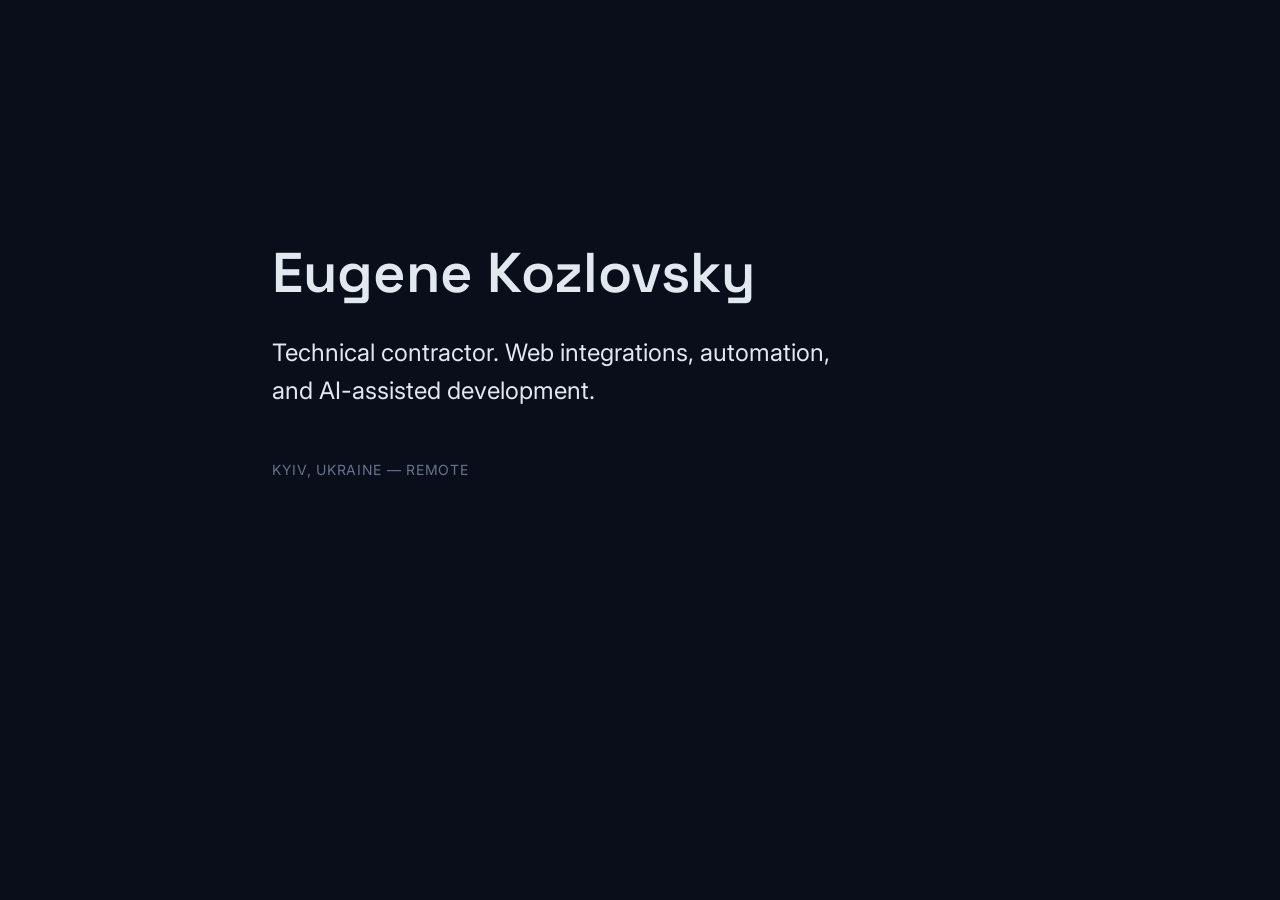
==== index.html @ 076f9d34 "feat: implement Hero section" ====
<!DOCTYPE html>
<html lang="en">
<head>
    <meta charset="UTF-8">
    <meta name="viewport" content="width=device-width, initial-scale=1.0">
    <title></title>
    <link rel="preconnect" href="https://fonts.googleapis.com">
    <link rel="preconnect" href="https://fonts.gstatic.com" crossorigin>
    <link href="https://fonts.googleapis.com/css2?family=Inter:wght@400&family=Space+Grotesk:wght@500;600;700&display=swap" rel="stylesheet">
    <link rel="stylesheet" href="css/style.css">
</head>
<body>
    <!-- Main content starts here -->
    <header class="hero">
        <div class="container">
            <h1>Eugene Kozlovsky</h1>
            <p class="hero-subtitle">Technical contractor. Web integrations, automation, and AI-assisted development.</p>
            <p class="hero-location">Kyiv, Ukraine — remote</p>
        </div>
    </header>
    <script src="js/main.js"></script>
</body>
</html>
---- css/style.css ----
:root {
    --font-main: 'Inter', sans-serif;
    --font-heading: 'Space Grotesk', sans-serif;
    --color-bg: #0A0E1A;
    --color-surface: #111827;
    --color-border: #1E2A3A;
    --color-accent: #00D4FF;
    --color-accent-2: #7C3AED;
    --color-text: #E2E8F0;
    --color-muted: #64748B;
    color-scheme: dark;
}

*, *::before, *::after {
    box-sizing: border-box;
    margin: 0;
    padding: 0;
}

html, body {
    height: 100%;
    scroll-behavior: smooth;
}

body {
    background-color: var(--color-bg);
    color: var(--color-text);
    font-family: var(--font-main);
    line-height: 1.6;
    min-height: 100vh;
    -webkit-font-smoothing: antialiased;
}

h1, h2, h3 {
    font-family: var(--font-heading);
    line-height: 1.2;
    font-weight: 600;
    margin-bottom: 0.5em;
}

h1 {
    font-size: 3rem;
}

@media (min-width: 768px) {
    h1 {
        font-size: 3.5rem;
    }
}

h2 {
    font-size: 2rem;
}

h3 {
    font-size: 1.25rem;
}

.container {
    max-width: 800px;
    margin-left: auto;
    margin-right: auto;
    width: 100%;
    padding-left: 1.25rem;
    padding-right: 1.25rem;
}

@media (min-width: 768px) {
    .container {
        padding-left: 2rem;
        padding-right: 2rem;
    }
}

section {
    padding: 4rem 0;
}

:focus-visible {
    outline: 2px solid var(--color-accent);
    outline-offset: 4px;
}

:focus:not(:focus-visible) {
    outline: none;
}

::selection {
    background: var(--color-accent);
    color: var(--color-bg);
}

.hero {
    display: flex;
    flex-direction: column;
    justify-content: center;
    min-height: 80vh;
}

.hero-subtitle {
    font-size: 1.25rem;
    max-width: 600px;
    margin-top: 1rem;
}

@media (min-width: 768px) {
    .hero-subtitle {
        font-size: 1.5rem;
    }
}

.hero-location {
    color: var(--color-muted);
    font-size: 0.875rem;
    margin-top: 3rem;
    text-transform: uppercase;
    letter-spacing: 0.05em;
}
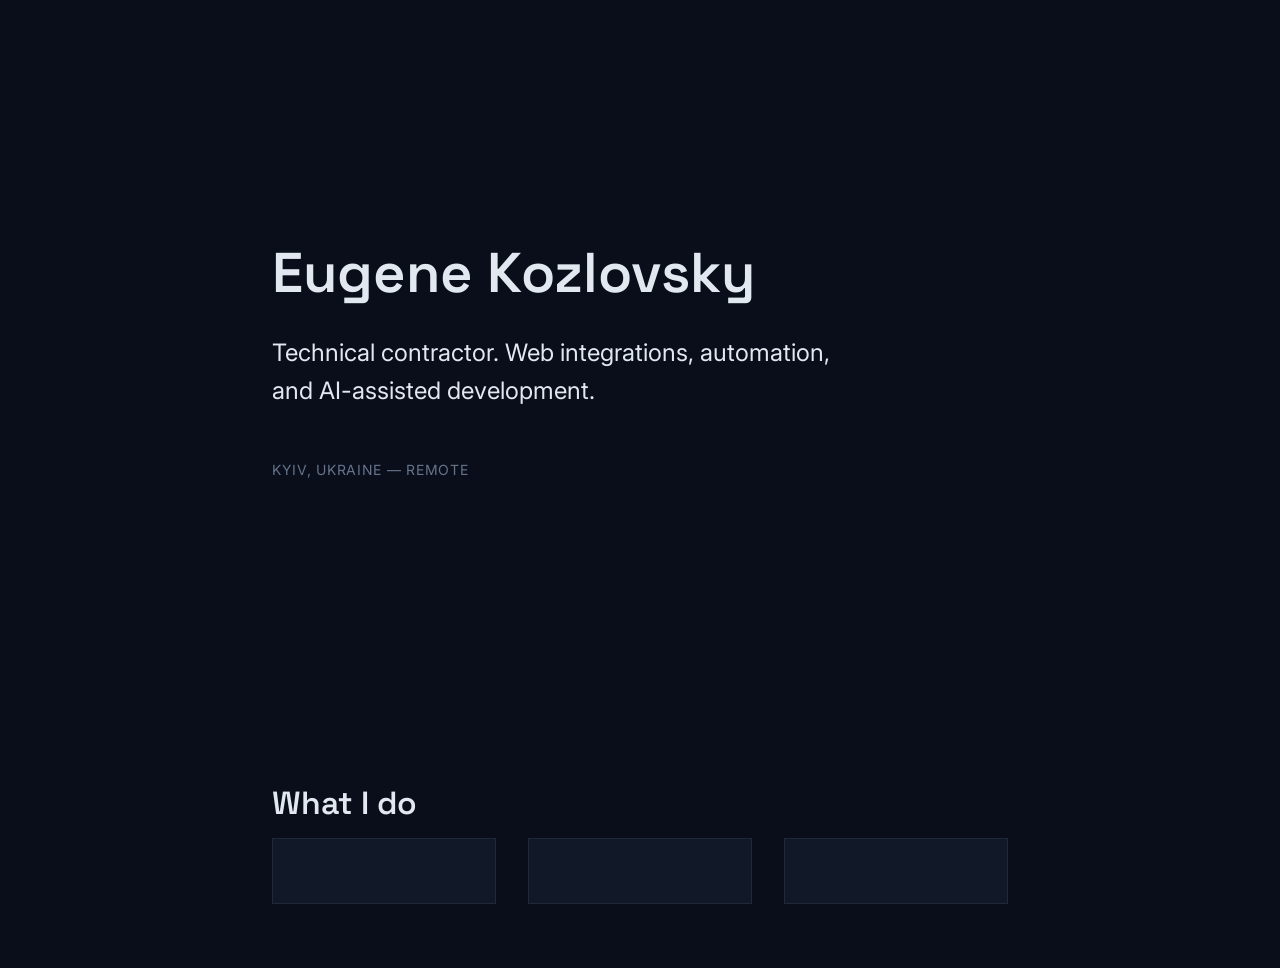
==== commit e9d85271: "feat: add 'What I do' section framework" ====
--- a/index.html
+++ b/index.html
@@ -18,6 +18,16 @@
             <p class="hero-location">Kyiv, Ukraine — remote</p>
         </div>
     </header>
+    <section id="services">
+        <div class="container">
+            <h2>What I do</h2>
+            <div class="services-grid">
+                <div class="service-card"></div>
+                <div class="service-card"></div>
+                <div class="service-card"></div>
+            </div>
+        </div>
+    </section>
     <script src="js/main.js"></script>
 </body>
 </html>
--- a/css/style.css
+++ b/css/style.css
@@ -116,3 +116,21 @@
     text-transform: uppercase;
     letter-spacing: 0.05em;
 }
+
+.services-grid {
+    display: grid;
+    grid-template-columns: 1fr;
+    gap: 2rem;
+}
+
+@media (min-width: 768px) {
+    .services-grid {
+        grid-template-columns: repeat(3, 1fr);
+    }
+}
+
+.service-card {
+    padding: 2rem;
+    background-color: var(--color-surface);
+    border: 1px solid var(--color-border);
+}
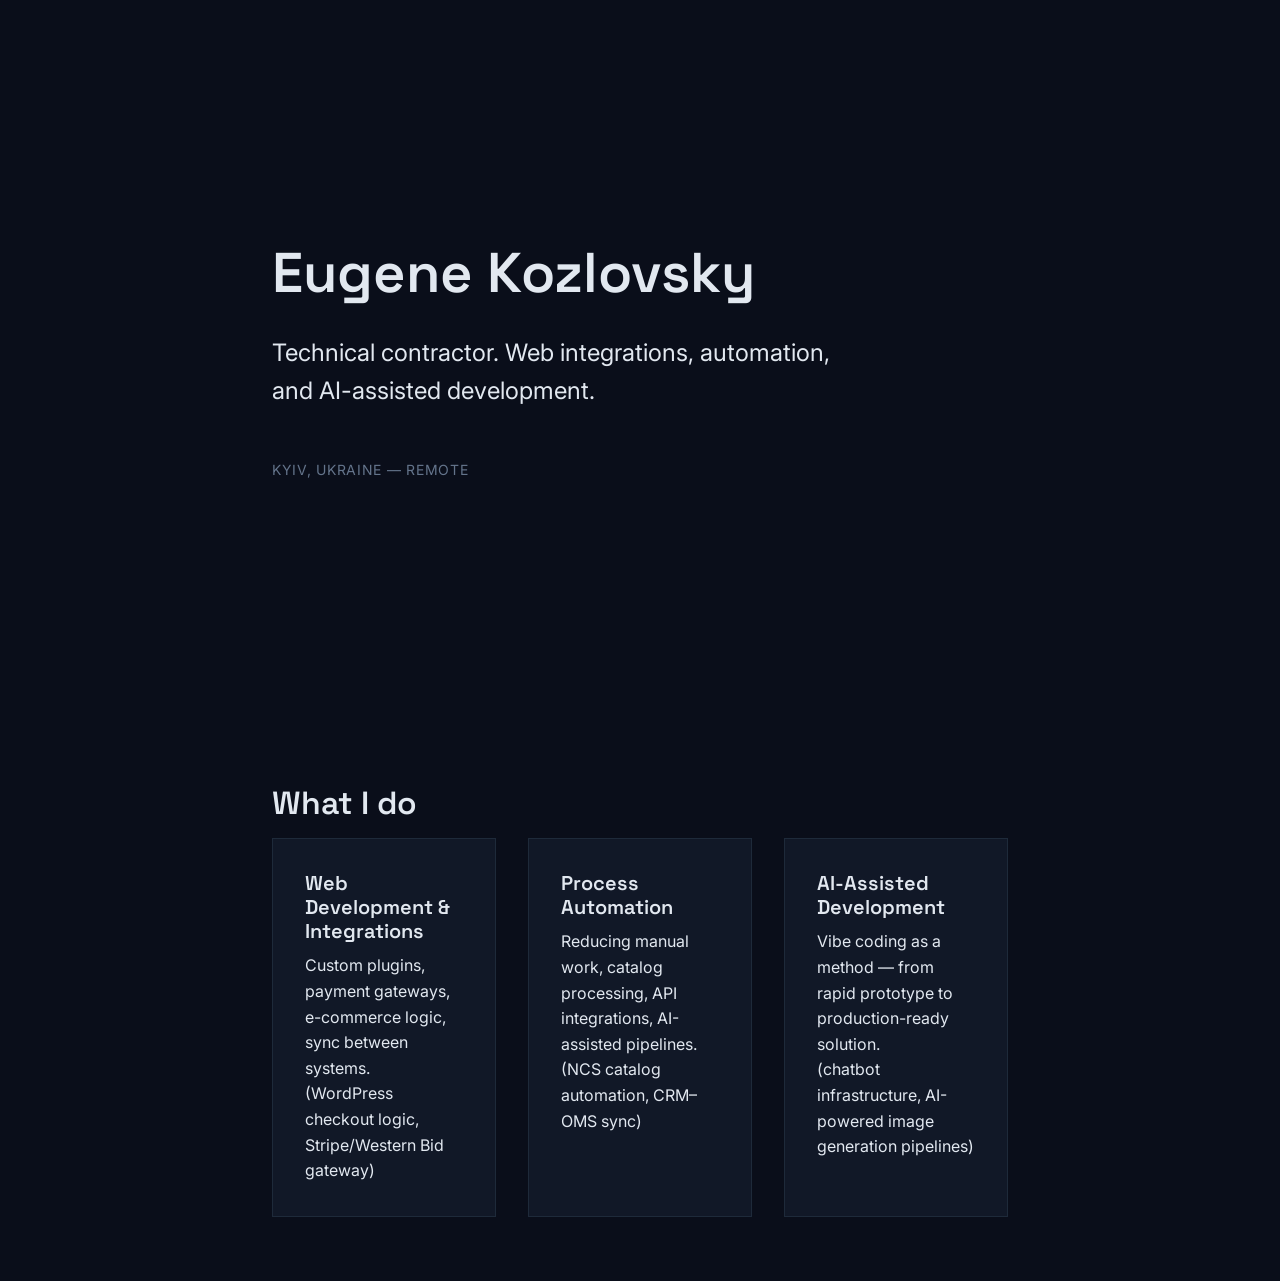
==== commit 875920f1: "feat: populate 'What I do' section with service cards" ====
--- a/index.html
+++ b/index.html
@@ -22,9 +22,21 @@
         <div class="container">
             <h2>What I do</h2>
             <div class="services-grid">
-                <div class="service-card"></div>
-                <div class="service-card"></div>
-                <div class="service-card"></div>
+                <div class="service-card">
+                    <h3>Web Development & Integrations</h3>
+                    <p>Custom plugins, payment gateways, e-commerce logic, sync between systems.</p>
+                    <p class="service-meta">(WordPress checkout logic, Stripe/Western Bid gateway)</p>
+                </div>
+                <div class="service-card">
+                    <h3>Process Automation</h3>
+                    <p>Reducing manual work, catalog processing, API integrations, AI-assisted pipelines.</p>
+                    <p class="service-meta">(NCS catalog automation, CRM–OMS sync)</p>
+                </div>
+                <div class="service-card">
+                    <h3>AI-Assisted Development</h3>
+                    <p>Vibe coding as a method — from rapid prototype to production-ready solution.</p>
+                    <p class="service-meta">(chatbot infrastructure, AI-powered image generation pipelines)</p>
+                </div>
             </div>
         </div>
     </section>
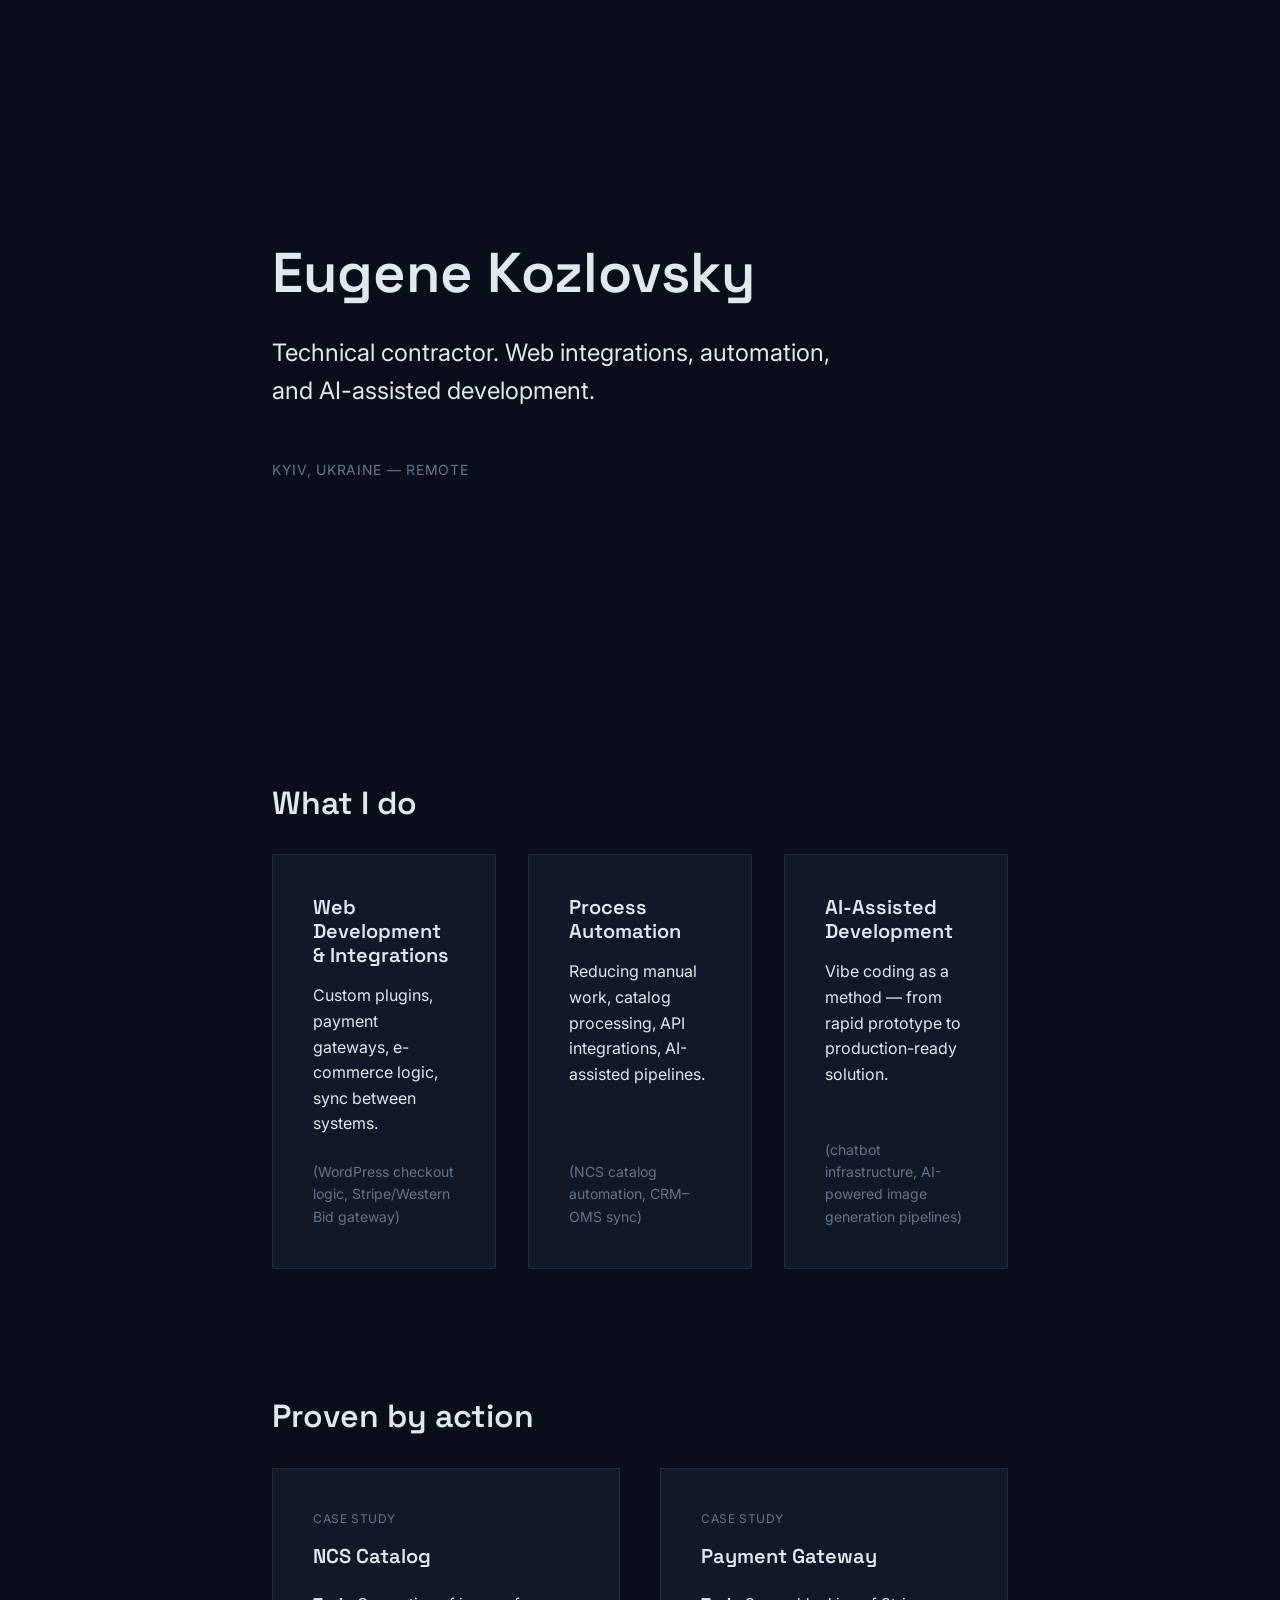
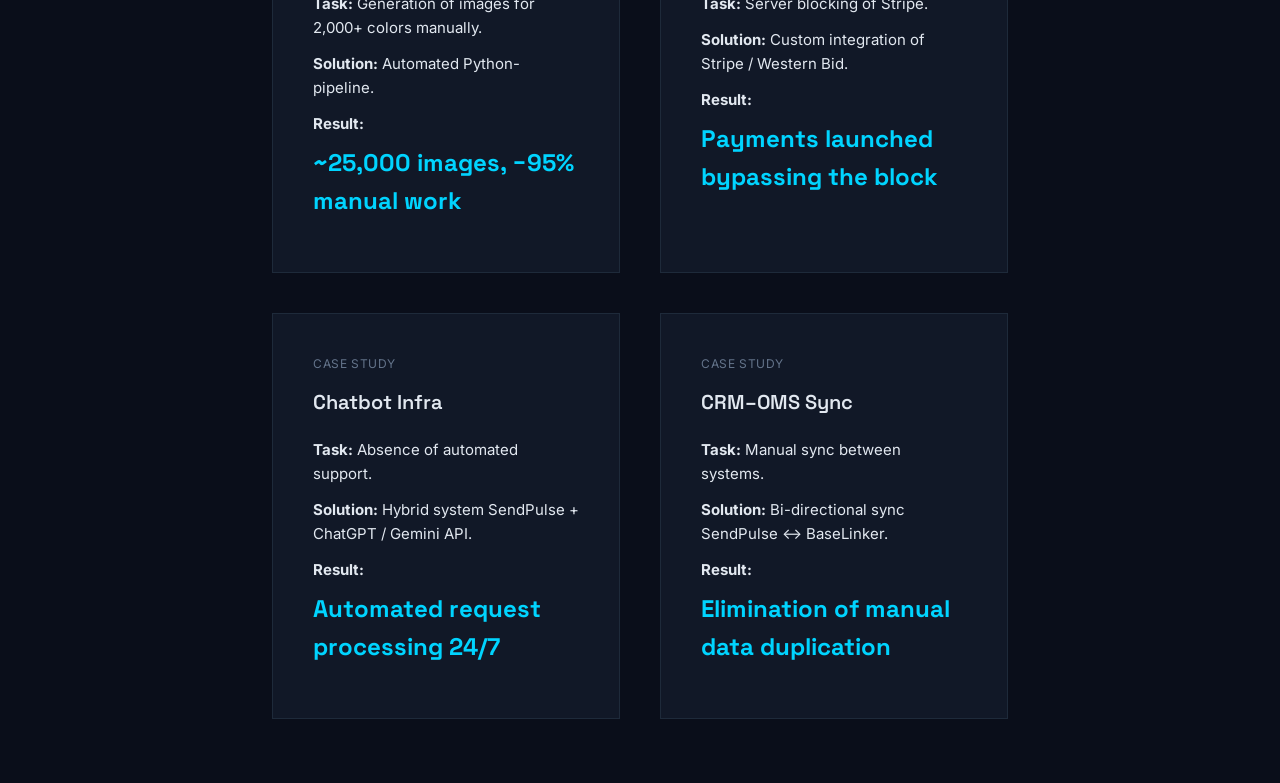
==== commit d0200beb: "feat: populate 'Proven by action' section with case studies" ====
--- a/index.html
+++ b/index.html
@@ -40,6 +40,41 @@
             </div>
         </div>
     </section>
+    <section id="cases">
+        <div class="container">
+            <h2>Proven by action</h2>
+            <div class="cases-grid">
+                <div class="case-card">
+                    <div class="case-label">Case Study</div>
+                    <h3>NCS Catalog</h3>
+                    <p><strong>Task:</strong> Generation of images for 2,000+ colors manually.</p>
+                    <p><strong>Solution:</strong> Automated Python-pipeline.</p>
+                    <p><strong>Result:</strong> <span class="case-stats">~25,000 images, −95% manual work</span></p>
+                </div>
+                <div class="case-card">
+                    <div class="case-label">Case Study</div>
+                    <h3>Payment Gateway</h3>
+                    <p><strong>Task:</strong> Server blocking of Stripe.</p>
+                    <p><strong>Solution:</strong> Custom integration of Stripe / Western Bid.</p>
+                    <p><strong>Result:</strong> <span class="case-stats">Payments launched bypassing the block</span></p>
+                </div>
+                <div class="case-card">
+                    <div class="case-label">Case Study</div>
+                    <h3>Chatbot Infra</h3>
+                    <p><strong>Task:</strong> Absence of automated support.</p>
+                    <p><strong>Solution:</strong> Hybrid system SendPulse + ChatGPT / Gemini API.</p>
+                    <p><strong>Result:</strong> <span class="case-stats">Automated request processing 24/7</span></p>
+                </div>
+                <div class="case-card">
+                    <div class="case-label">Case Study</div>
+                    <h3>CRM–OMS Sync</h3>
+                    <p><strong>Task:</strong> Manual sync between systems.</p>
+                    <p><strong>Solution:</strong> Bi-directional sync SendPulse ↔ BaseLinker.</p>
+                    <p><strong>Result:</strong> <span class="case-stats">Elimination of manual data duplication</span></p>
+                </div>
+            </div>
+        </div>
+    </section>
     <script src="js/main.js"></script>
 </body>
 </html>
--- a/css/style.css
+++ b/css/style.css
@@ -120,17 +120,93 @@
 .services-grid {
     display: grid;
     grid-template-columns: 1fr;
-    gap: 2rem;
+    gap: 1.5rem;
+    margin-top: 2rem;
 }
 
 @media (min-width: 768px) {
     .services-grid {
         grid-template-columns: repeat(3, 1fr);
+        gap: 2rem;
     }
 }
 
 .service-card {
-    padding: 2rem;
+    padding: 1.5rem;
     background-color: var(--color-surface);
     border: 1px solid var(--color-border);
-}
+    border-radius: 2px;
+    box-shadow: none;
+    display: flex;
+    flex-direction: column;
+    height: 100%;
+    transition: border-color 0.2s ease;
+}
+
+@media (min-width: 480px) {
+    .service-card {
+        padding: 2.5rem;
+    }
+}
+
+.service-card:hover {
+    border-color: var(--color-accent);
+}
+
+.service-card h3 {
+    margin-bottom: 1rem;
+    font-size: 1.25rem;
+    color: var(--color-text);
+}
+
+.service-meta {
+    margin-top: auto;
+    padding-top: 1.5rem;
+    color: var(--color-muted);
+    font-size: 0.875rem;
+}
+
+.cases-grid {
+    display: grid;
+    grid-template-columns: 1fr;
+    gap: 2.5rem;
+    margin-top: 2rem;
+}
+
+@media (min-width: 768px) {
+    .cases-grid {
+        grid-template-columns: repeat(2, 1fr);
+    }
+}
+
+.case-card {
+    padding: 2.5rem;
+    background-color: var(--color-surface);
+    border: 1px solid var(--color-border);
+}
+
+.case-label {
+    font-size: 0.75rem;
+    text-transform: uppercase;
+    letter-spacing: 0.05em;
+    color: var(--color-muted);
+    margin-bottom: 1rem;
+}
+
+.case-card h3 {
+    margin-bottom: 1.5rem;
+}
+
+.case-card p {
+    margin-bottom: 0.75rem;
+    font-size: 0.9375rem;
+}
+
+.case-stats {
+    font-family: 'Space Grotesk', sans-serif;
+    font-weight: 700;
+    color: var(--color-accent);
+    font-size: 1.5rem;
+    display: block;
+    margin-top: 0.5rem;
+}
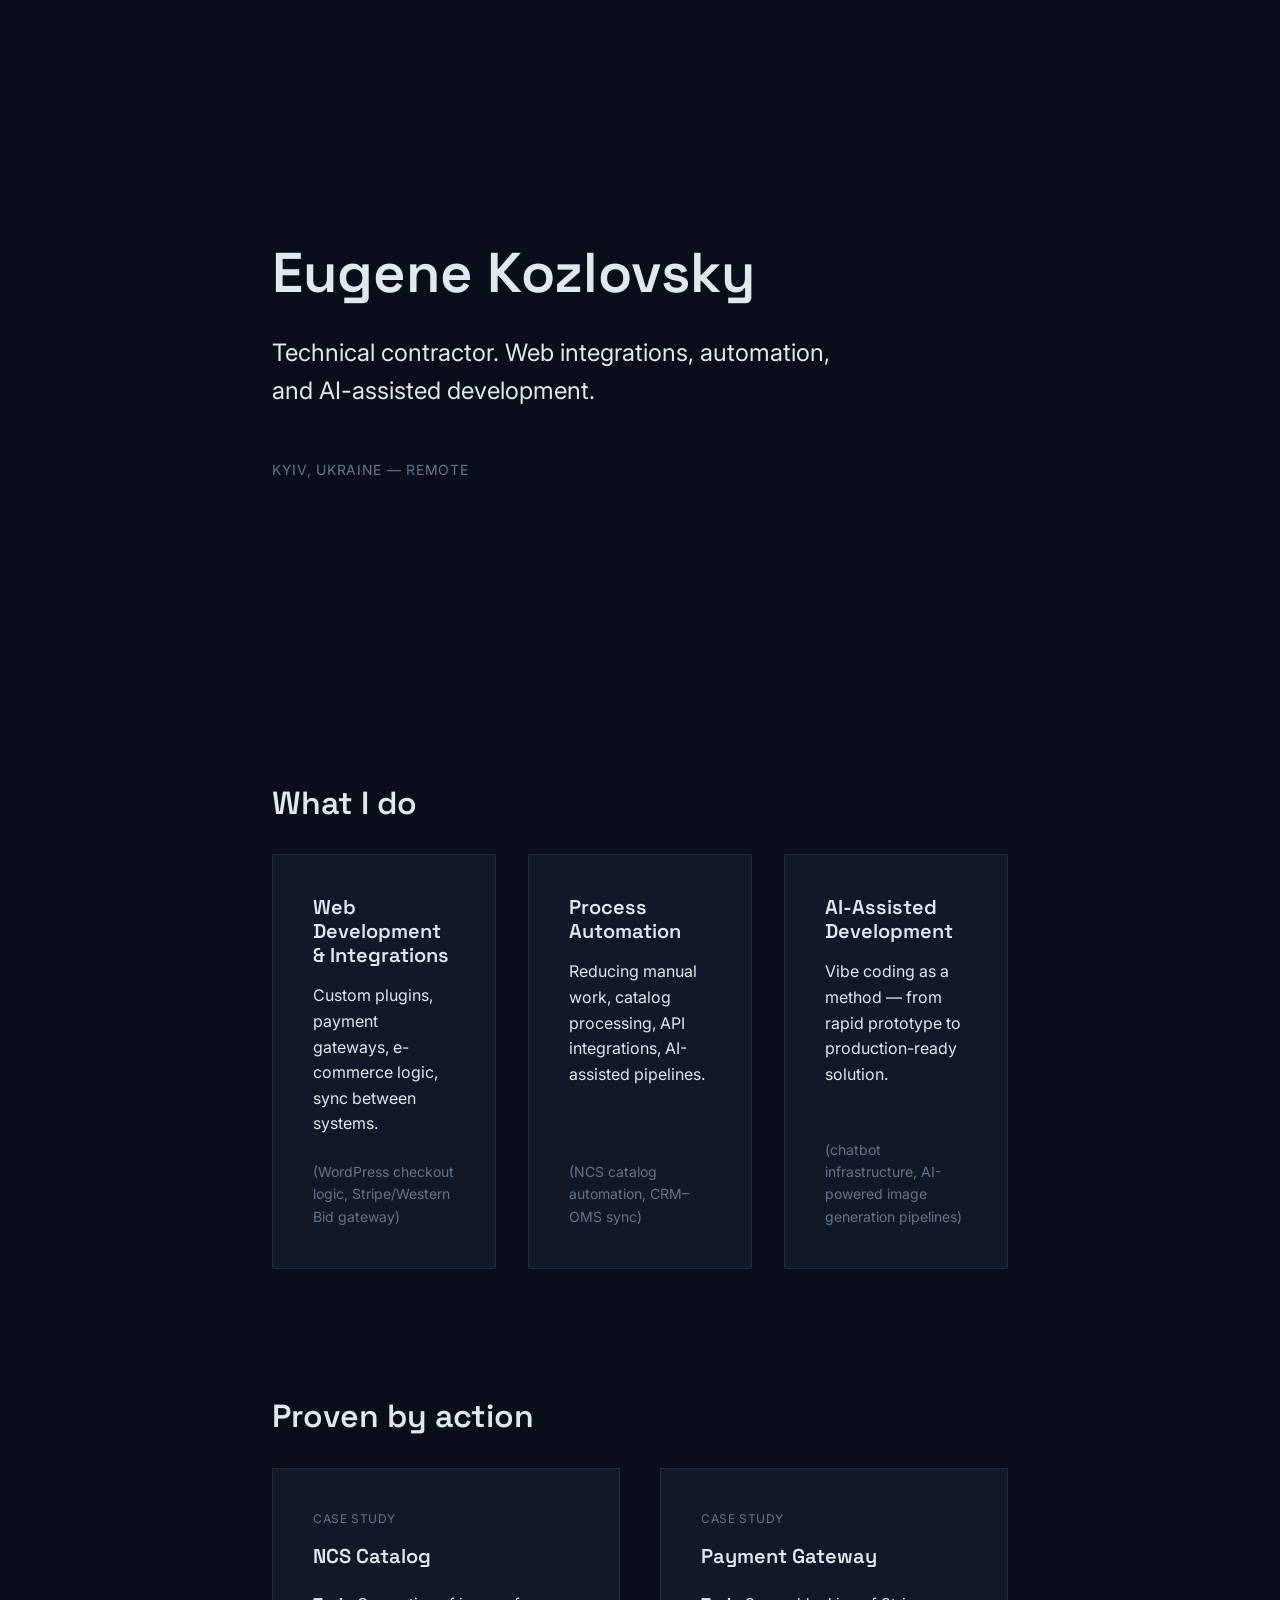
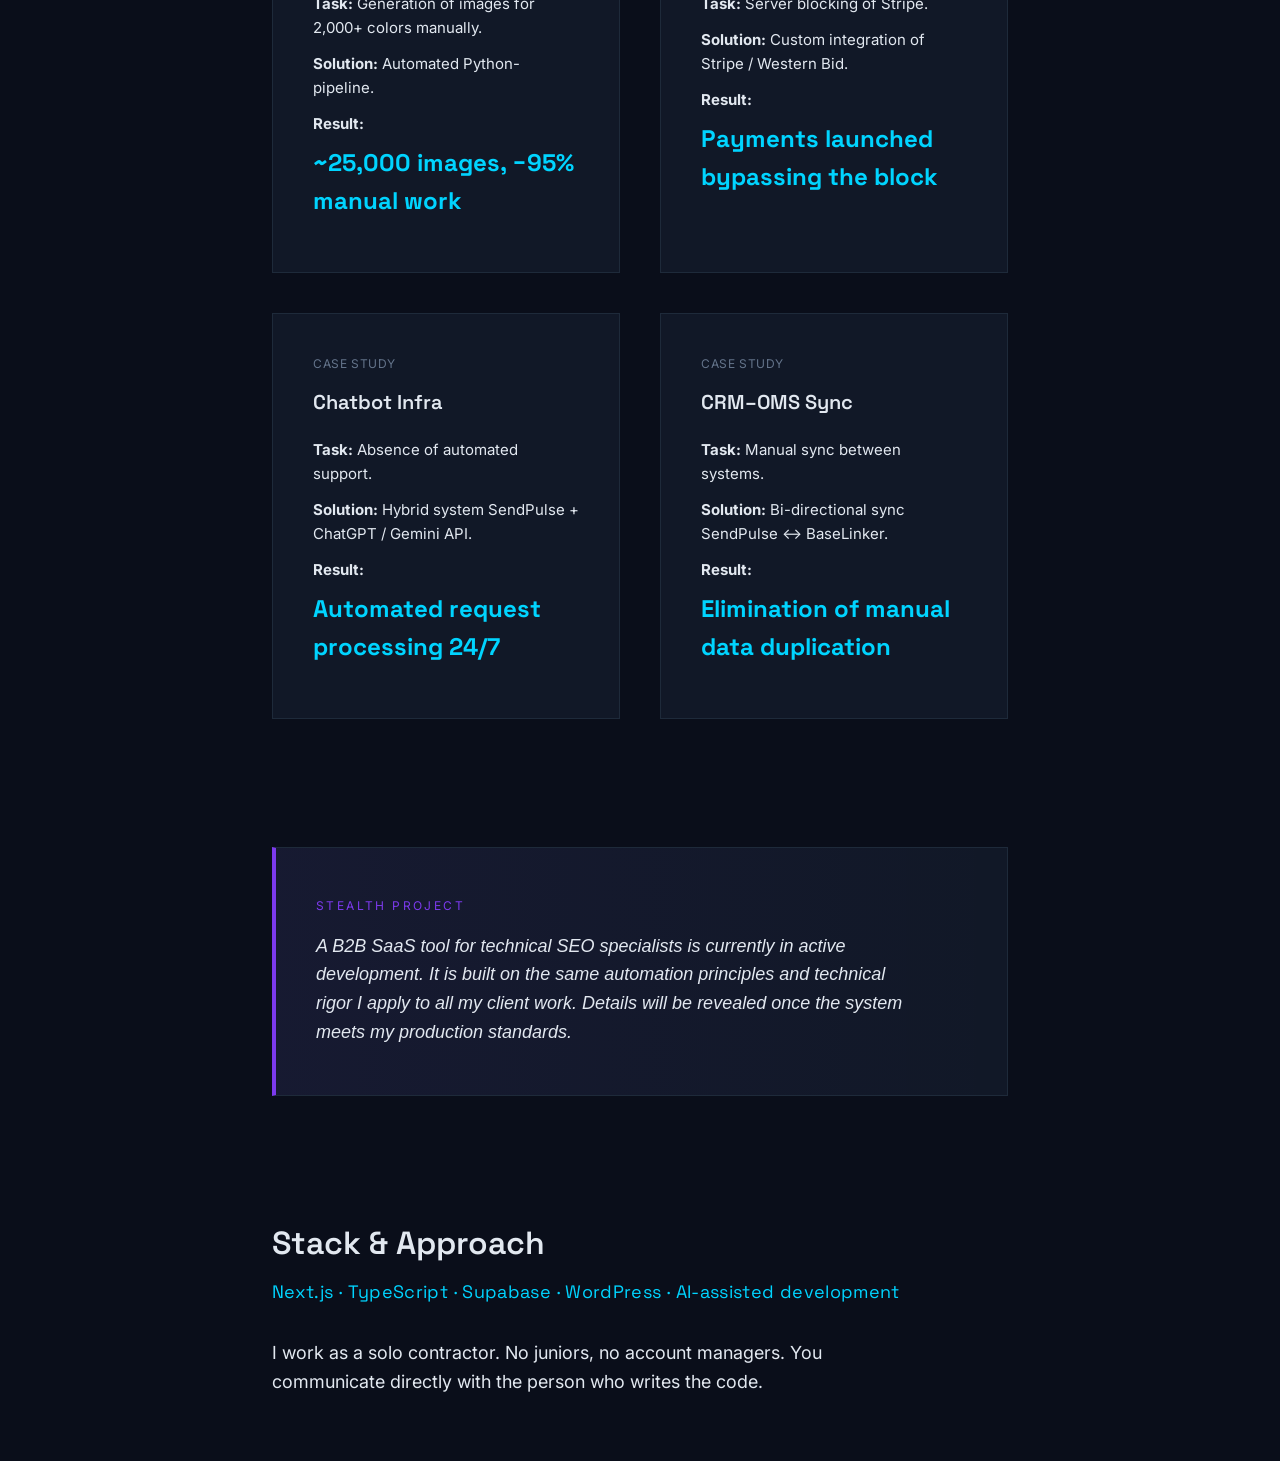
==== commit e0921876: "feat: add 'Stack & Approach' section" ====
--- a/index.html
+++ b/index.html
@@ -75,6 +75,21 @@
             </div>
         </div>
     </section>
+    <section id="product">
+        <div class="container">
+            <div class="stealth-card">
+                <div class="stealth-label">Stealth Project</div>
+                <p class="stealth-text">A B2B SaaS tool for technical SEO specialists is currently in active development. It is built on the same automation principles and technical rigor I apply to all my client work. Details will be revealed once the system meets my production standards.</p>
+            </div>
+        </div>
+    </section>
+    <section id="approach">
+        <div class="container">
+            <h2>Stack & Approach</h2>
+            <div class="stack-row">Next.js · TypeScript · Supabase · WordPress · AI-assisted development</div>
+            <p class="approach-description">I work as a solo contractor. No juniors, no account managers. You communicate directly with the person who writes the code.</p>
+        </div>
+    </section>
     <script src="js/main.js"></script>
 </body>
 </html>
--- a/css/style.css
+++ b/css/style.css
@@ -210,3 +210,41 @@
     display: block;
     margin-top: 0.5rem;
 }
+
+.stealth-card {
+    background-color: var(--color-surface);
+    background-image: linear-gradient(90deg, rgba(124, 58, 237, 0.05) 0%, transparent 100%);
+    border: 1px solid var(--color-border);
+    border-left: 4px solid var(--color-accent-2);
+    padding: 3rem;
+    padding-left: 2.5rem;
+}
+
+.stealth-label {
+    color: var(--color-accent-2);
+    font-size: 0.75rem;
+    text-transform: uppercase;
+    letter-spacing: 0.2em;
+    margin-bottom: 1rem;
+}
+
+.stealth-text {
+    font-style: italic;
+    color: var(--color-text);
+    max-width: 600px;
+    font-size: 1.125rem;
+}
+
+.stack-row {
+    font-family: var(--font-heading);
+    color: var(--color-accent);
+    font-size: 1.125rem;
+    margin-bottom: 2rem;
+    letter-spacing: 0.02em;
+}
+
+.approach-description {
+    max-width: 600px;
+    color: var(--color-text);
+    font-size: 1.125rem;
+}
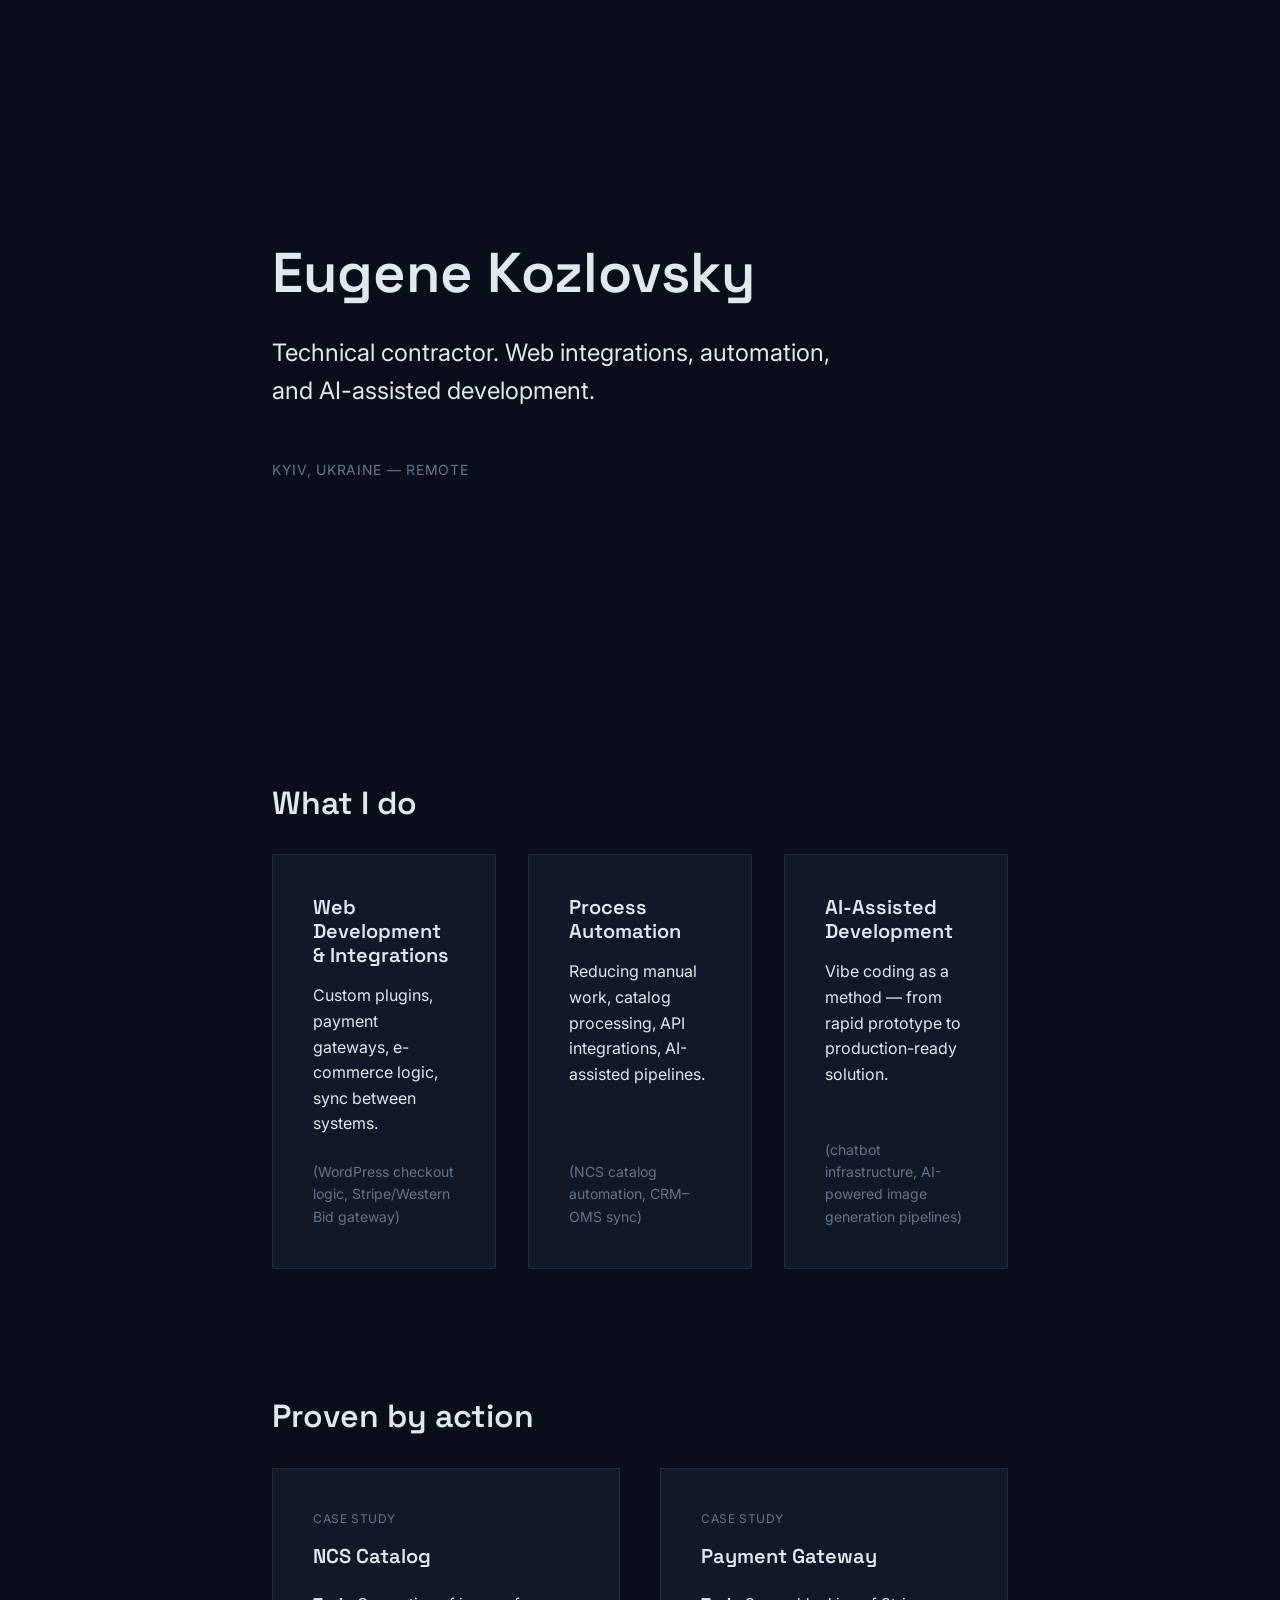
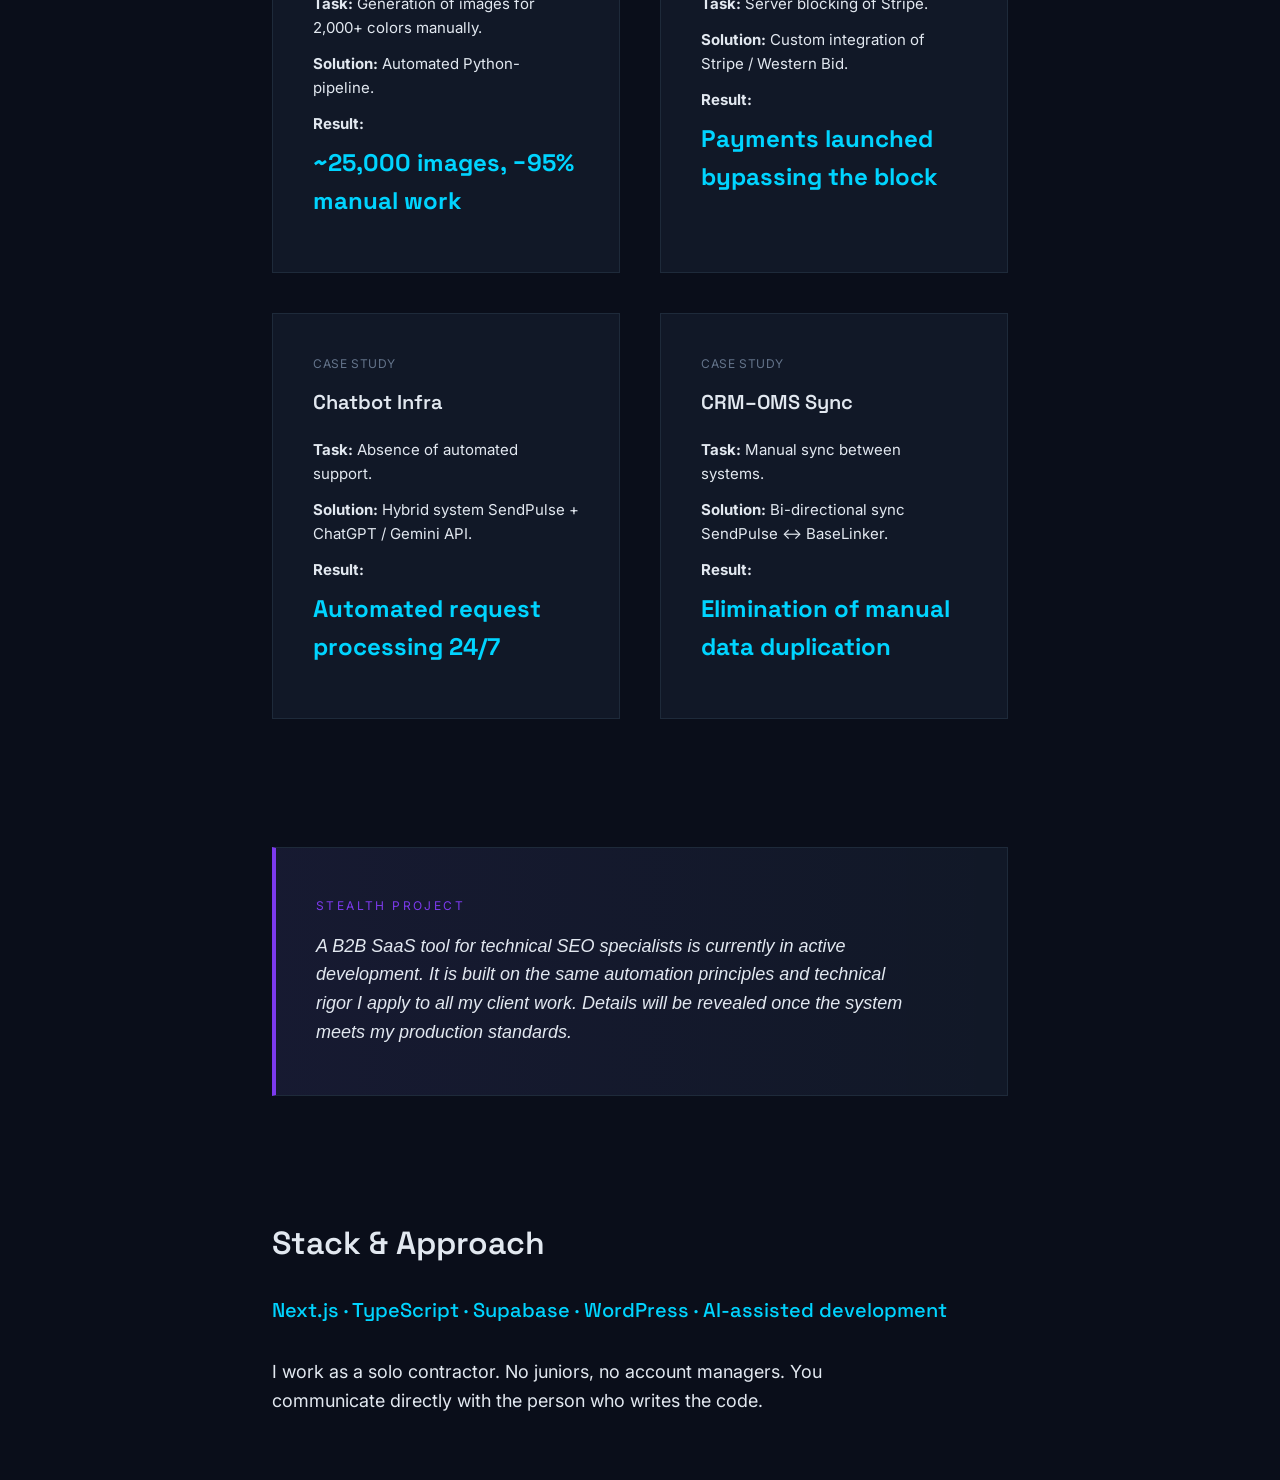
==== commit d9a16f8b: "feat: add 'Stack & Approach' section" ====
--- a/index.html
+++ b/index.html
@@ -86,8 +86,8 @@
     <section id="approach">
         <div class="container">
             <h2>Stack & Approach</h2>
-            <div class="stack-row">Next.js · TypeScript · Supabase · WordPress · AI-assisted development</div>
-            <p class="approach-description">I work as a solo contractor. No juniors, no account managers. You communicate directly with the person who writes the code.</p>
+            <div class="stack-list">Next.js · TypeScript · Supabase · WordPress · AI-assisted development</div>
+            <p class="approach-text">I work as a solo contractor. No juniors, no account managers. You communicate directly with the person who writes the code.</p>
         </div>
     </section>
     <script src="js/main.js"></script>
--- a/css/style.css
+++ b/css/style.css
@@ -235,16 +235,18 @@
     font-size: 1.125rem;
 }
 
-.stack-row {
+.stack-list {
     font-family: var(--font-heading);
     color: var(--color-accent);
+    font-size: 1.25rem;
+    margin-top: 2rem;
+    margin-bottom: 2rem;
+    font-weight: 500;
+}
+
+.approach-text {
+    max-width: 600px;
+    color: var(--color-text);
     font-size: 1.125rem;
-    margin-bottom: 2rem;
-    letter-spacing: 0.02em;
-}
-
-.approach-description {
-    max-width: 600px;
-    color: var(--color-text);
-    font-size: 1.125rem;
-}
+    line-height: 1.6;
+}
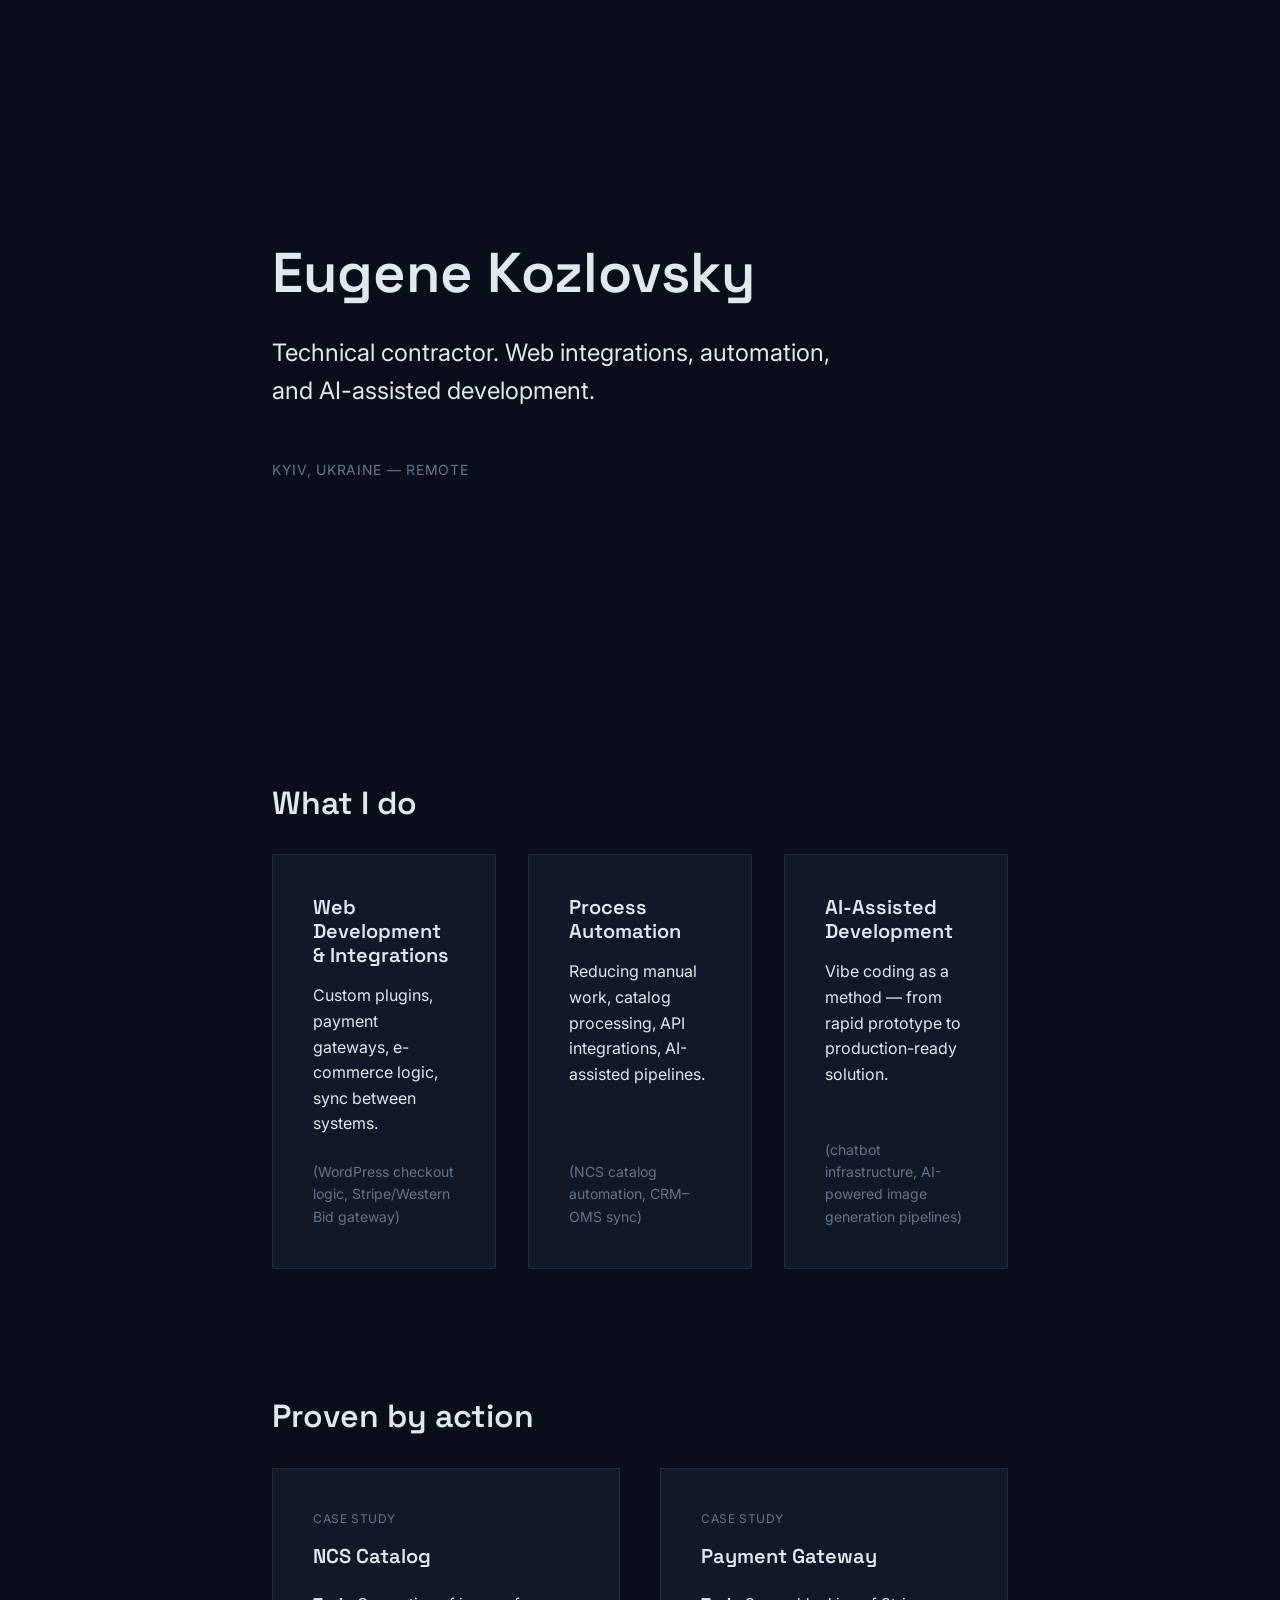
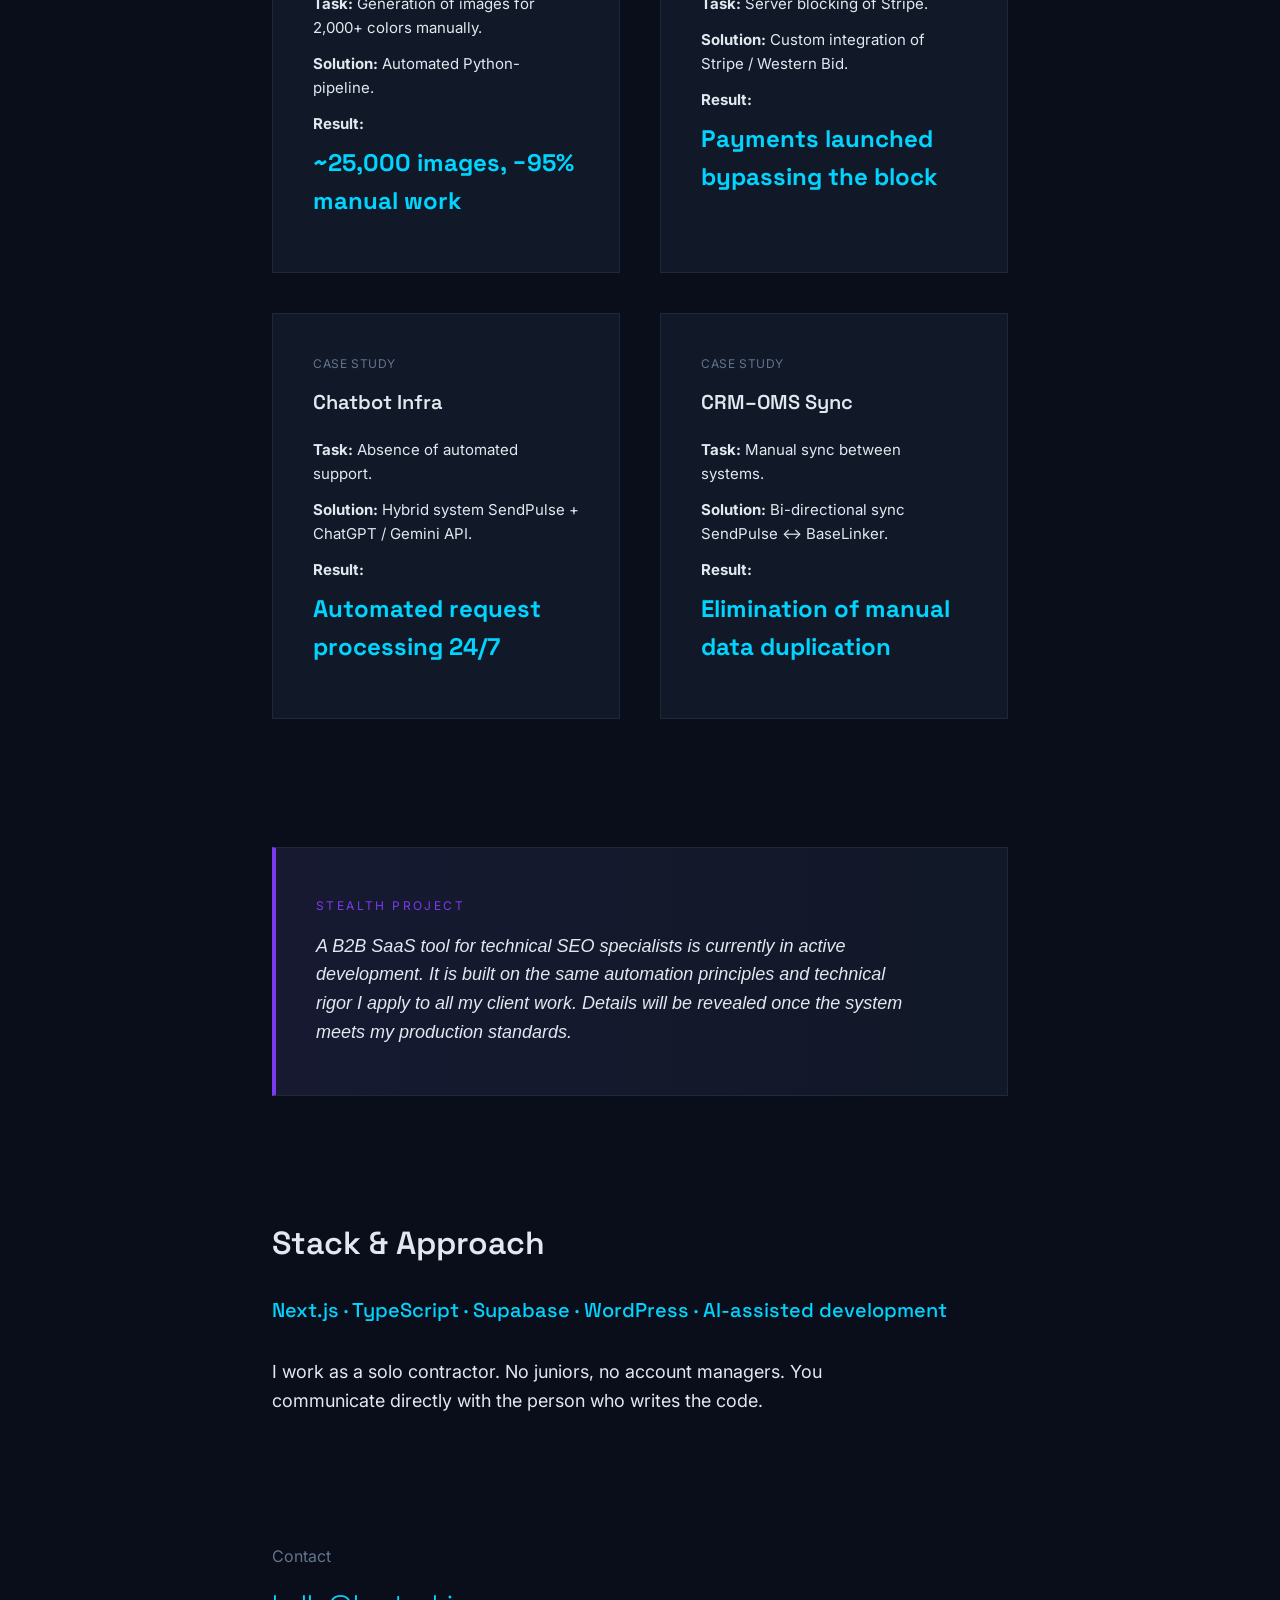
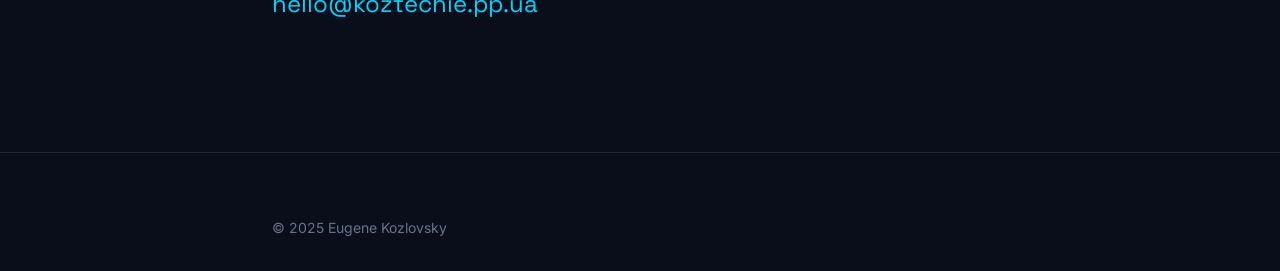
==== commit 6dca2beb: "feat: add contact section and footer" ====
--- a/index.html
+++ b/index.html
@@ -90,6 +90,17 @@
             <p class="approach-text">I work as a solo contractor. No juniors, no account managers. You communicate directly with the person who writes the code.</p>
         </div>
     </section>
+    <section id="contact">
+        <div class="container">
+            <div class="contact-label" style="color: var(--color-muted);">Contact</div>
+            <a href="mailto:hello@koztechie.pp.ua" class="contact-link">hello@koztechie.pp.ua</a>
+        </div>
+    </section>
+    <footer>
+        <div class="container">
+            <p>© 2025 Eugene Kozlovsky</p>
+        </div>
+    </footer>
     <script src="js/main.js"></script>
 </body>
 </html>
--- a/css/style.css
+++ b/css/style.css
@@ -250,3 +250,27 @@
     font-size: 1.125rem;
     line-height: 1.6;
 }
+
+.contact-label {
+    color: var(--color-muted);
+    margin-bottom: 1rem;
+}
+
+.contact-link {
+    font-family: var(--font-heading);
+    font-size: 1.5rem;
+    color: var(--color-accent);
+    text-decoration: none;
+}
+
+.contact-link:hover {
+    text-decoration: underline;
+}
+
+footer {
+    padding: 4rem 0 2rem;
+    border-top: 1px solid var(--color-border);
+    margin-top: 4rem;
+    color: var(--color-muted);
+    font-size: 0.875rem;
+}
